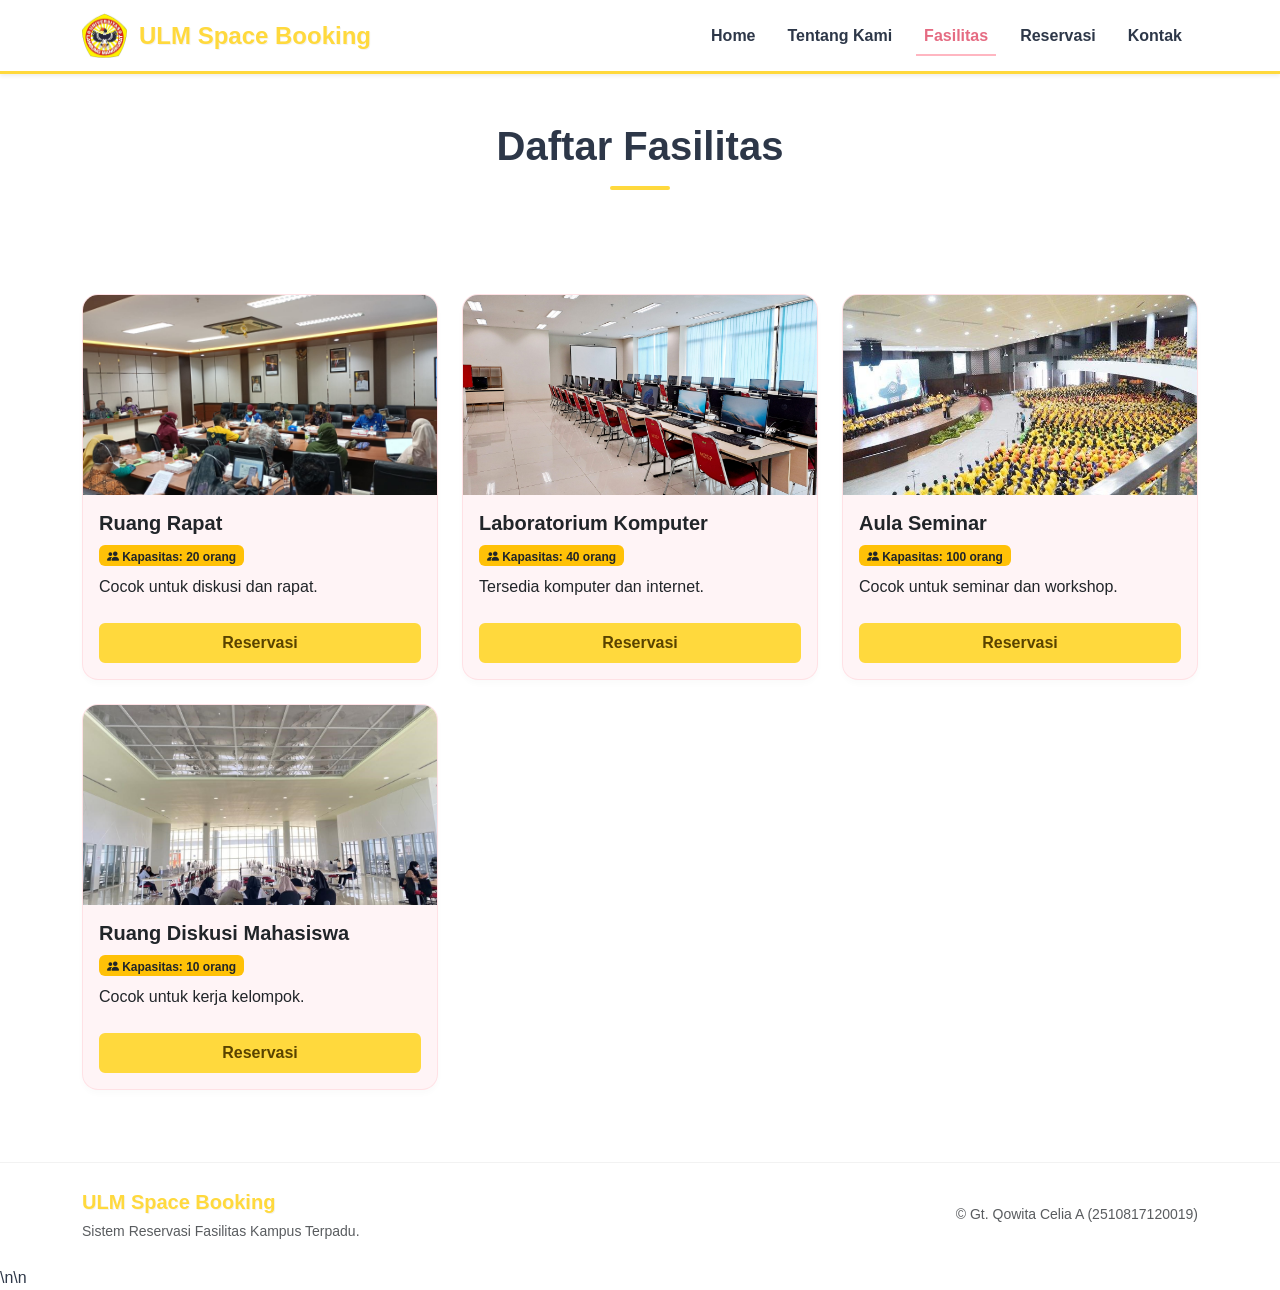
==== fasilitas.html @ 05b1307b "code web ulm space booking" ====
<!DOCTYPE html>
<html lang="id">
<head>
    <meta charset="UTF-8">
    <meta name="viewport" content="width=device-width, initial-scale=1.0">
    <title>Fasilitas - ULM Space Booking</title>
    <link href="https://cdn.jsdelivr.net/npm/bootstrap@5.3.2/dist/css/bootstrap.min.css" rel="stylesheet">
    <link rel="stylesheet" href="https://cdn.jsdelivr.net/npm/bootstrap-icons@1.11.1/font/bootstrap-icons.css">
    <link rel="stylesheet" href="css/style.css">
</head>
<body>

    <nav class="navbar navbar-expand-lg navbar-light sticky-top shadow-sm bg-white custom-navbar">
        <div class="container">
            <a class="navbar-brand d-flex align-items-center" href="index.html">
                <img src="assets/logo.png" alt="Logo ULM" width="45" height="45" class="me-2">
                <span class="fw-bold fs-4 ms-1 brand-text">ULM Space Booking</span>
            </a>
            <button class="navbar-toggler border-0" type="button" data-bs-toggle="collapse" data-bs-target="#navbarNav" aria-controls="navbarNav" aria-expanded="false" aria-label="Toggle navigation">
                <span class="navbar-toggler-icon"></span>
            </button>
            <div class="collapse navbar-collapse" id="navbarNav">
                <ul class="navbar-nav ms-auto fw-medium">
                    <li class="nav-item px-2">
                        <a class="nav-link  custom-nav-link" href="index.html">Home</a>
                    </li>
                    <li class="nav-item px-2">
                        <a class="nav-link  custom-nav-link" href="tentang.html">Tentang Kami</a>
                    </li>
                    <li class="nav-item px-2">
                        <a class="nav-link active custom-nav-link" href="fasilitas.html">Fasilitas</a>
                    </li>
                    <li class="nav-item px-2">
                        <a class="nav-link  custom-nav-link" href="reservasi.html">Reservasi</a>
                    </li>
                    <li class="nav-item px-2">
                        <a class="nav-link  custom-nav-link" href="kontak.html">Kontak</a>
                    </li>
                </ul>
            </div>
        </div>
    </nav>
    <div class="page-header text-center">
        <div class="container">
            <h1 class="fw-bolder">Daftar Fasilitas</h1>
            <div class="title-underline mx-auto mt-3"></div>
        </div>
    </div>
    <div class="container py-4 mb-5">
        <div class="row g-4">
            <div class="col-md-6 col-lg-4">
                <div class="card custom-card h-100">
                    <img src="assets/ruang_rapat.jpeg" class="card-img-top" alt="Ruang Rapat">
                    <div class="card-body">
                        <h5 class="card-title fw-bold">Ruang Rapat</h5>
                        <p class="mb-2"><span class="badge bg-warning text-dark"><i class="bi bi-people-fill"></i> Kapasitas: 20 orang</span></p>
                        <p class="card-text text-dark">Cocok untuk diskusi dan rapat.</p>
                        <a href="reservasi.html" class="btn custom-btn-primary w-100 mt-2">Reservasi</a>
                    </div>
                </div>
            </div>
            <div class="col-md-6 col-lg-4">
                <div class="card custom-card h-100">
                    <img src="assets/labkom.jpg" class="card-img-top" alt="Laboratorium Komputer">
                    <div class="card-body">
                        <h5 class="card-title fw-bold">Laboratorium Komputer</h5>
                        <p class="mb-2"><span class="badge bg-warning text-dark"><i class="bi bi-people-fill"></i> Kapasitas: 40 orang</span></p>
                        <p class="card-text text-dark">Tersedia komputer dan internet.</p>
                        <a href="reservasi.html" class="btn custom-btn-primary w-100 mt-2">Reservasi</a>
                    </div>
                </div>
            </div>
            <div class="col-md-6 col-lg-4">
                <div class="card custom-card h-100">
                    <img src="assets/auditorium.jpg" class="card-img-top" alt="Aula Seminar">
                    <div class="card-body">
                        <h5 class="card-title fw-bold">Aula Seminar</h5>
                        <p class="mb-2"><span class="badge bg-warning text-dark"><i class="bi bi-people-fill"></i> Kapasitas: 100 orang</span></p>
                        <p class="card-text text-dark">Cocok untuk seminar dan workshop.</p>
                        <a href="reservasi.html" class="btn custom-btn-primary w-100 mt-2">Reservasi</a>
                    </div>
                </div>
            </div>
            <div class="col-md-6 col-lg-4">
                <div class="card custom-card h-100">
                    <img src="assets/gb.jpg" class="card-img-top" alt="Ruang Diskusi Mahasiswa">
                    <div class="card-body">
                        <h5 class="card-title fw-bold">Ruang Diskusi Mahasiswa</h5>
                        <p class="mb-2"><span class="badge bg-warning text-dark"><i class="bi bi-people-fill"></i> Kapasitas: 10 orang</span></p>
                        <p class="card-text text-dark">Cocok untuk kerja kelompok.</p>
                        <a href="reservasi.html" class="btn custom-btn-primary w-100 mt-2">Reservasi</a>
                    </div>
                </div>
            </div>
        </div>
    </div>

    <footer class="footer-custom py-4 mt-auto">
        <div class="container">
            <div class="row align-items-center">
                <div class="col-md-6 text-center text-md-start mb-3 mb-md-0">
                    <span class="fw-bold fs-5 brand-text">ULM Space Booking</span>
                    <p class="text-muted small mt-1 mb-0">Sistem Reservasi Fasilitas Kampus Terpadu.</p>
                </div>
                <div class="col-md-6 text-center text-md-end">
                    <p class="mb-0 fw-medium text-muted small">&copy; Gt. Qowita Celia A (2510817120019)</p>
                </div>
            </div>
        </div>
    </footer>
    <script src="https://code.jquery.com/jquery-3.7.1.min.js"></script>
    <script src="https://cdn.jsdelivr.net/npm/bootstrap@5.3.2/dist/js/bootstrap.bundle.min.js"></script>
\n</body>\n</html>
---- css/style.css ----
:root {
    --primary-yellow: #FFD93D;
    --primary-yellow-hover: #F4C400;
    --pastel-pink: #FFB6C1;
    --pastel-pink-hover: #FF9EAB;
    --white: #FFFFFF;
    --text-dark: #2D3748;
    --text-light: #718096;
    --bg-light: #F7FAFC;
}

body {
    font-family: 'Inter', 'Segoe UI', Tahoma, Geneva, Verdana, sans-serif;
    color: var(--text-dark);
    background-color: var(--white);
    display: flex;
    flex-direction: column;
    min-height: 100vh;
}

.custom-navbar {
    border-bottom: 3px solid var(--primary-yellow);
}
.brand-text {
    color: var(--primary-yellow);
    text-shadow: 1px 1px 0px rgba(0,0,0,0.05);
}
.custom-nav-link {
    font-weight: 600 !important;
    color: var(--text-dark) !important;
    position: relative;
    transition: color 0.3s ease;
}
.custom-nav-link::after {
    content: '';
    position: absolute;
    width: 0;
    height: 2px;
    bottom: 0;
    left: 50%;
    background-color: var(--pastel-pink);
    transition: all 0.3s ease;
    transform: translateX(-50%);
}
.custom-nav-link:hover, .custom-nav-link.active {
    color: #e56b82 !important;
}
.custom-nav-link:hover::after, .custom-nav-link.active::after {
    width: 100%;
}

.hero-section {
    background-color: var(--white);
    background-image: radial-gradient(circle at 10% 20%, rgba(255, 217, 61, 0.1) 0%, transparent 40%),
                      radial-gradient(circle at 90% 80%, rgba(255, 182, 193, 0.15) 0%, transparent 40%);
    min-height: 75vh;
}
.hero-title { color: var(--text-dark); }
.hero-subtitle { color: var(--text-light); }

.custom-btn-primary {
    background-color: var(--primary-yellow);
    border: 2px solid var(--primary-yellow);
    color: #594300;
    font-weight: 700;
    transition: all 0.3s ease;
}
.custom-btn-primary:hover {
    background-color: var(--primary-yellow-hover);
    border-color: var(--primary-yellow-hover);
    color: #403000;
    transform: translateY(-4px);
    box-shadow: 0 10px 20px rgba(255, 217, 61, 0.3) !important;
}

.custom-btn-outline {
    border: 2px solid var(--pastel-pink);
    color: #d85c6f;
    font-weight: 700;
    background-color: var(--white);
    transition: all 0.3s ease;
}
.custom-btn-outline:hover {
    background-color: var(--pastel-pink);
    color: var(--white);
    transform: translateY(-4px);
    box-shadow: 0 10px 20px rgba(255, 182, 193, 0.3) !important;
}

.title-underline {
    height: 4px; width: 60px; background-color: var(--primary-yellow); border-radius: 2px;
}
.text-pink-custom { color: #FF7B93; }

.custom-carousel { border: 8px solid var(--white); }
.carousel-img { height: 550px; object-fit: cover; filter: brightness(0.85); transition: transform 10s ease; }
.carousel-item.active .carousel-img { transform: scale(1.05); }
.custom-caption {
    background: rgba(45, 55, 72, 0.6);
    backdrop-filter: blur(8px);
    bottom: 30px; left: 10%; right: 10%; padding: 24px;
}

.footer-custom { background-color: var(--white); border-top: 1px solid rgba(0,0,0,0.05); }

/* Pink pastel for cards */
.custom-card {
    border: none;
    border-radius: 16px;
    background-color: rgba(255, 182, 193, 0.15); /* Pastel pink very light background */
    transition: all 0.3s ease;
    box-shadow: 0 4px 6px rgba(0,0,0,0.02);
    overflow: hidden;
    border: 1px solid rgba(255, 182, 193, 0.3);
}
.custom-card:hover {
    transform: translateY(-8px);
    box-shadow: 0 20px 25px -5px rgba(255, 182, 193, 0.4);
    background-color: rgba(255, 182, 193, 0.3);
}
.custom-card .card-img-top { height: 200px; object-fit: cover; transition: transform 0.5s ease; }
.custom-card:hover .card-img-top { transform: scale(1.05); }

.form-control:focus, .form-select:focus {
    border-color: var(--pastel-pink);
    box-shadow: 0 0 0 0.25rem rgba(255, 182, 193, 0.25);
}
.page-header { background-color: var(--white); padding: 3rem 0; margin-bottom: 2rem; }
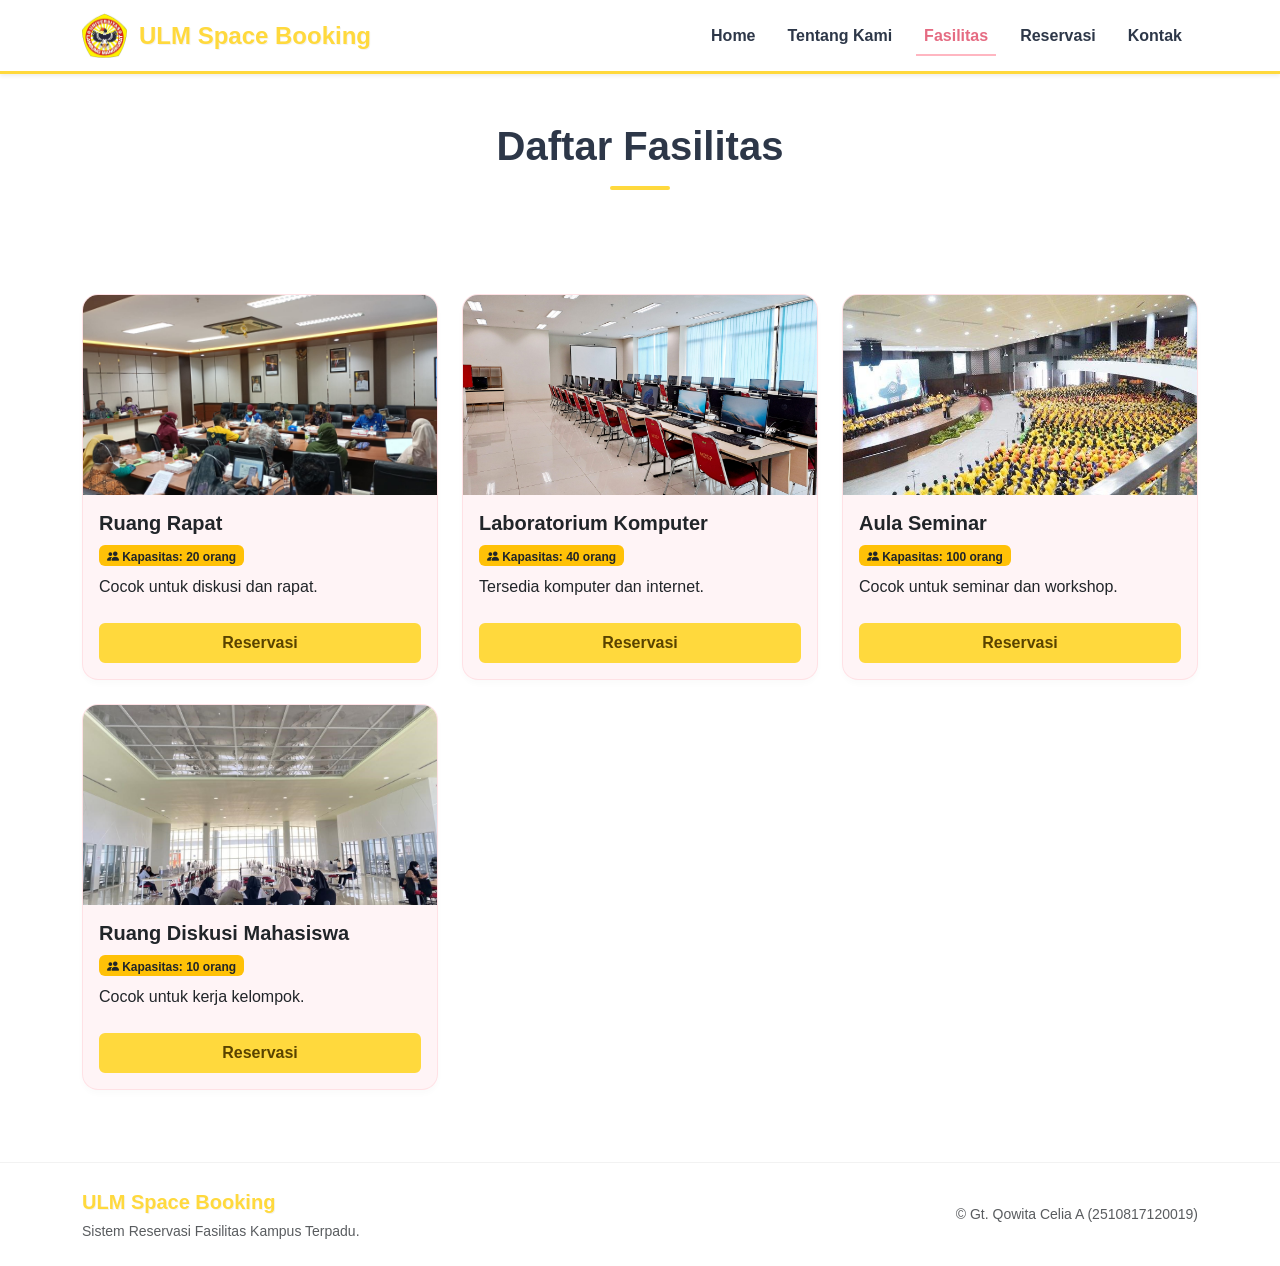
==== commit b31c46ab: "revisi sikit" ====
--- a/fasilitas.html
+++ b/fasilitas.html
@@ -110,4 +110,4 @@
     </footer>
     <script src="https://code.jquery.com/jquery-3.7.1.min.js"></script>
     <script src="https://cdn.jsdelivr.net/npm/bootstrap@5.3.2/dist/js/bootstrap.bundle.min.js"></script>
-\n</body>\n</html>+</body></html>
